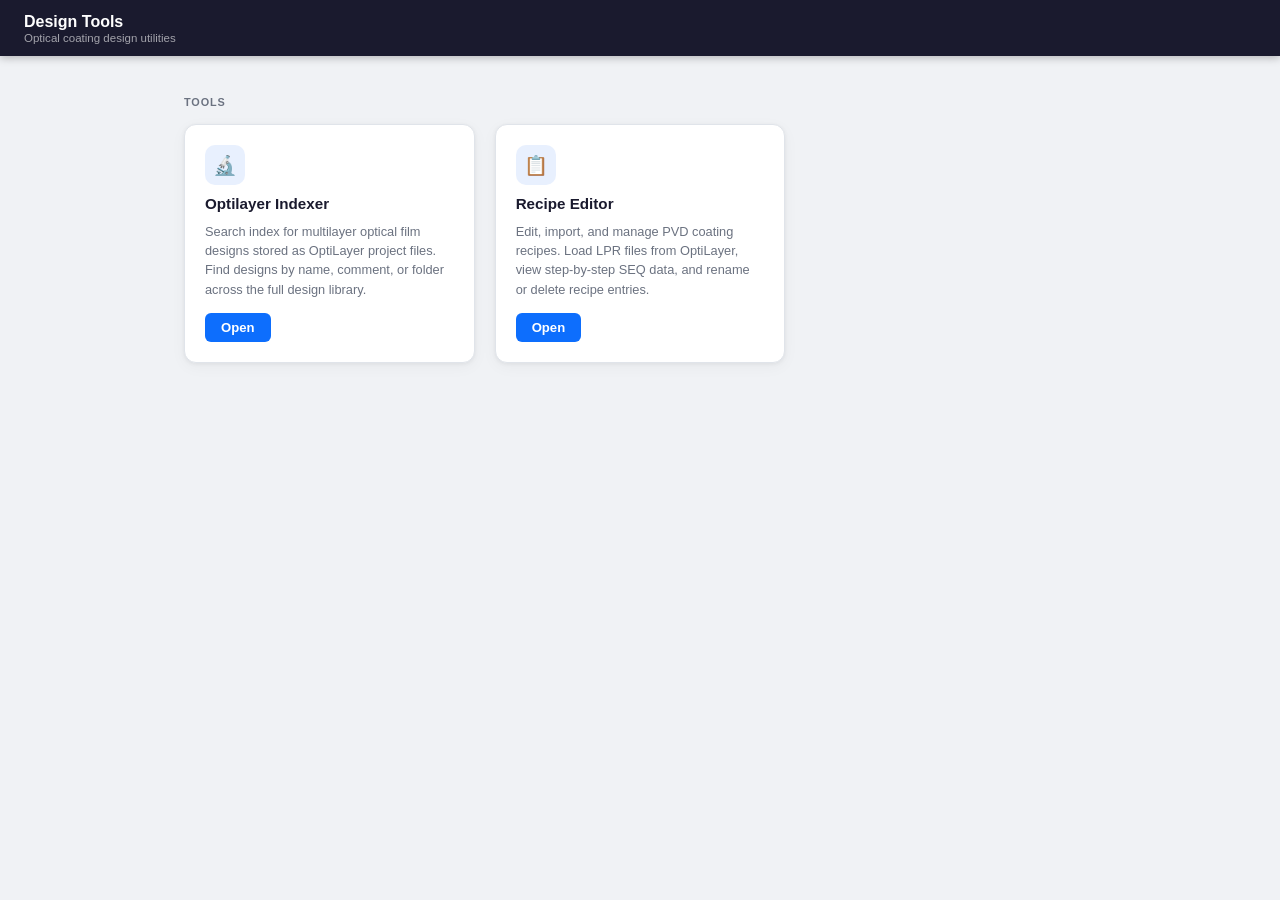
==== index.html @ feb3ec13 "Initial DesignTools repo — split from command-central monorepo Contains: OptiLayer Indexer (DESIGNA." ====
<!DOCTYPE html>
<html lang="en">
<head>
  <meta charset="UTF-8">
  <meta name="viewport" content="width=device-width, initial-scale=1.0">
  <title>Design Tools</title>
  <style>
    :root {
      --bg:     #f0f2f5;
      --card:   #ffffff;
      --border: #e0e4ea;
      --text:   #1a1a2e;
      --muted:  #6b7280;
      --nav:    #1a1a2e;
      --accent: #0d6efd;
    }

    *, *::before, *::after { box-sizing: border-box; margin: 0; padding: 0; }

    body {
      font-family: -apple-system, BlinkMacSystemFont, 'Segoe UI', Roboto, sans-serif;
      background: var(--bg);
      color: var(--text);
      min-height: 100vh;
      font-size: 14px;
    }

    header {
      background: var(--nav);
      color: #fff;
      padding: 0 24px;
      height: 56px;
      display: flex;
      align-items: center;
      box-shadow: 0 2px 8px rgba(0,0,0,.25);
      position: sticky;
      top: 0;
      z-index: 10;
    }

    header h1 { font-size: 1rem; font-weight: 700; }
    header p  { font-size: .72rem; opacity: .6; margin-top: 1px; }

    main {
      max-width: 960px;
      margin: 40px auto;
      padding: 0 24px;
    }

    .section-title {
      font-size: .68rem; font-weight: 700;
      text-transform: uppercase; letter-spacing: .08em;
      color: var(--muted); margin-bottom: 16px;
    }

    .card-grid {
      display: grid;
      grid-template-columns: repeat(auto-fill, minmax(280px, 1fr));
      gap: 20px;
    }

    .project-card {
      background: var(--card);
      border: 1px solid var(--border);
      border-radius: 12px;
      box-shadow: 0 1px 4px rgba(0,0,0,.06), 0 4px 16px rgba(0,0,0,.04);
      padding: 20px;
      display: flex;
      flex-direction: column;
      gap: 10px;
      transition: box-shadow .15s, border-color .15s;
    }

    .project-card:hover {
      box-shadow: 0 4px 12px rgba(0,0,0,.1), 0 8px 24px rgba(0,0,0,.07);
      border-color: #c8d0dc;
    }

    .card-icon {
      width: 40px; height: 40px;
      background: #e8f0fe;
      border-radius: 10px;
      display: flex; align-items: center; justify-content: center;
      font-size: 1.2rem;
    }

    .card-name {
      font-size: .95rem; font-weight: 700; color: var(--text);
    }

    .card-desc {
      font-size: .8rem; color: var(--muted); line-height: 1.5; flex: 1;
    }

    .btn-open {
      display: inline-block;
      background: var(--accent); color: #fff;
      text-decoration: none;
      padding: 7px 16px; border-radius: 6px;
      font-size: .82rem; font-weight: 600;
      transition: background .15s;
      align-self: flex-start;
      margin-top: 4px;
    }
    .btn-open:hover { background: #0b5ed7; }
  </style>
</head>

<body>
  <header>
    <div>
      <h1>Design Tools</h1>
      <p>Optical coating design utilities</p>
    </div>
  </header>

  <main>
    <div class="section-title">Tools</div>
    <div class="card-grid">

      <div class="project-card">
        <div class="card-icon">🔬</div>
        <div class="card-name">Optilayer Indexer</div>
        <div class="card-desc">
          Search index for multilayer optical film designs stored as
          OptiLayer project files. Find designs by name, comment, or
          folder across the full design library.
        </div>
        <a class="btn-open" href="/optilayer/">Open</a>
      </div>

      <div class="project-card">
        <div class="card-icon">📋</div>
        <div class="card-name">Recipe Editor</div>
        <div class="card-desc">
          Edit, import, and manage PVD coating recipes. Load LPR files
          from OptiLayer, view step-by-step SEQ data, and rename or
          delete recipe entries.
        </div>
        <a class="btn-open" href="/recipeeditor/">Open</a>
      </div>

    </div>
  </main>
</body>
</html>
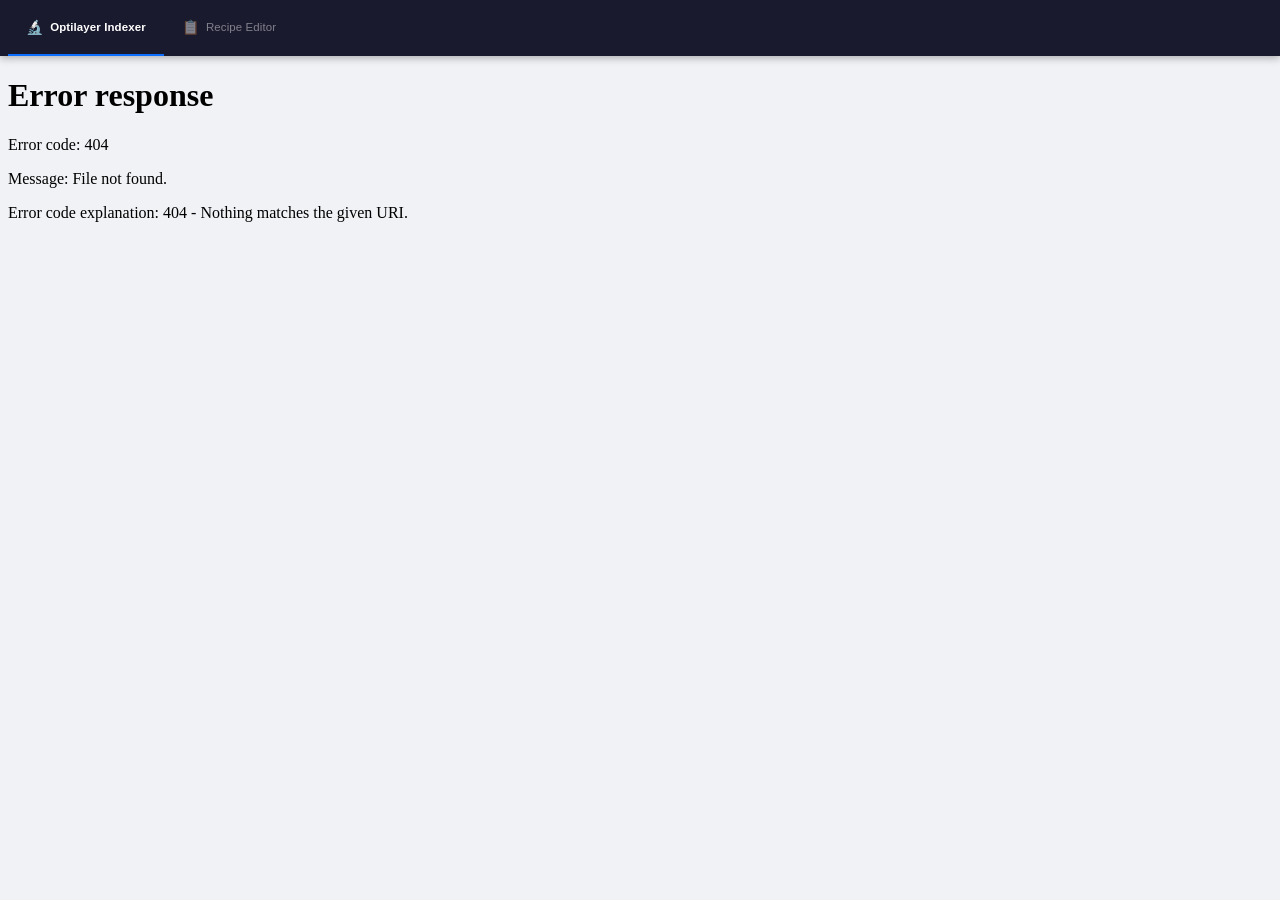
==== commit fb028d30: "Tabbed iframe shell, import settings UI, live/work service split - index.html: replace card landing " ====
--- a/index.html
+++ b/index.html
@@ -6,141 +6,152 @@
   <title>Design Tools</title>
   <style>
     :root {
-      --bg:     #f0f2f5;
-      --card:   #ffffff;
-      --border: #e0e4ea;
-      --text:   #1a1a2e;
-      --muted:  #6b7280;
       --nav:    #1a1a2e;
       --accent: #0d6efd;
+      --border: #e0e4ea;
+      --bg:     #f0f2f5;
+      --header-h: 56px;
     }
 
     *, *::before, *::after { box-sizing: border-box; margin: 0; padding: 0; }
 
-    body {
+    html, body {
+      height: 100%;
+      overflow: hidden;
       font-family: -apple-system, BlinkMacSystemFont, 'Segoe UI', Roboto, sans-serif;
-      background: var(--bg);
-      color: var(--text);
-      min-height: 100vh;
       font-size: 14px;
+      background: var(--nav);
     }
 
+    /* ── Header ──────────────────────────────────────────────────── */
     header {
+      height: var(--header-h);
       background: var(--nav);
       color: #fff;
-      padding: 0 24px;
-      height: 56px;
+      display: flex;
+      align-items: stretch;
+      padding: 0;
+      box-shadow: 0 2px 8px rgba(0,0,0,.3);
+      position: relative;
+      z-index: 10;
+      flex-shrink: 0;
+    }
+
+
+    /* ── Tab bar ─────────────────────────────────────────────────── */
+    .tab-bar {
+      display: flex;
+      align-items: stretch;
+      height: 100%;
+      padding-left: 8px;
+    }
+
+    .tab {
       display: flex;
       align-items: center;
-      box-shadow: 0 2px 8px rgba(0,0,0,.25);
-      position: sticky;
-      top: 0;
-      z-index: 10;
+      gap: 7px;
+      padding: 0 18px;
+      height: 100%;
+      cursor: pointer;
+      font-size: .82rem;
+      font-weight: 500;
+      color: rgba(255,255,255,.45);
+      background: none;
+      border: none;
+      border-bottom: 2px solid transparent;
+      transition: color .15s, border-color .15s, background .15s;
+      white-space: nowrap;
+      position: relative;
+      letter-spacing: .01em;
     }
 
-    header h1 { font-size: 1rem; font-weight: 700; }
-    header p  { font-size: .72rem; opacity: .6; margin-top: 1px; }
-
-    main {
-      max-width: 960px;
-      margin: 40px auto;
-      padding: 0 24px;
+    .tab:hover {
+      color: rgba(255,255,255,.8);
+      background: rgba(255,255,255,.05);
     }
 
-    .section-title {
-      font-size: .68rem; font-weight: 700;
-      text-transform: uppercase; letter-spacing: .08em;
-      color: var(--muted); margin-bottom: 16px;
+    .tab.active {
+      color: #fff;
+      border-bottom-color: var(--accent);
+      font-weight: 600;
     }
 
-    .card-grid {
-      display: grid;
-      grid-template-columns: repeat(auto-fill, minmax(280px, 1fr));
-      gap: 20px;
+    .tab-icon {
+      font-size: 1rem;
+      line-height: 1;
     }
 
-    .project-card {
-      background: var(--card);
-      border: 1px solid var(--border);
-      border-radius: 12px;
-      box-shadow: 0 1px 4px rgba(0,0,0,.06), 0 4px 16px rgba(0,0,0,.04);
-      padding: 20px;
-      display: flex;
-      flex-direction: column;
-      gap: 10px;
-      transition: box-shadow .15s, border-color .15s;
+    /* ── iframe wrapper ──────────────────────────────────────────── */
+    .frame-wrap {
+      height: calc(100vh - var(--header-h));
+      position: relative;
     }
 
-    .project-card:hover {
-      box-shadow: 0 4px 12px rgba(0,0,0,.1), 0 8px 24px rgba(0,0,0,.07);
-      border-color: #c8d0dc;
+    iframe {
+      display: block;
+      width: 100%;
+      height: 100%;
+      border: none;
+      background: var(--bg);
+    }
+  </style>
+</head>
+<body>
+
+  <header>
+    <nav class="tab-bar" role="tablist">
+      <button class="tab" id="tab-optilayer" role="tab" onclick="switchTab('optilayer')">
+        <span class="tab-icon">🔬</span>
+        Optilayer Indexer
+      </button>
+      <button class="tab" id="tab-recipeeditor" role="tab" onclick="switchTab('recipeeditor')">
+        <span class="tab-icon">📋</span>
+        Recipe Editor
+      </button>
+    </nav>
+  </header>
+
+  <div class="frame-wrap">
+    <iframe id="tool-frame" title="Tool"></iframe>
+  </div>
+
+  <script>
+    const TABS = {
+      optilayer:    { url: '/optilayer/',    label: 'Optilayer Indexer' },
+      recipeeditor: { url: '/recipeeditor/', label: 'Recipe Editor' },
+    };
+
+    function switchTab(id) {
+      if (!TABS[id]) return;
+
+      // Update hash (triggers hashchange but we guard re-entry)
+      if (location.hash !== '#' + id) {
+        history.replaceState(null, '', '#' + id);
+      }
+
+      // Update tab active states
+      document.querySelectorAll('.tab').forEach(btn => btn.classList.remove('active'));
+      document.getElementById('tab-' + id).classList.add('active');
+
+      // Load iframe
+      const frame = document.getElementById('tool-frame');
+      const target = TABS[id].url;
+      if (frame.src !== location.origin + target) {
+        frame.src = target;
+      }
+
+      document.title = TABS[id].label + ' — Design Tools';
     }
 
-    .card-icon {
-      width: 40px; height: 40px;
-      background: #e8f0fe;
-      border-radius: 10px;
-      display: flex; align-items: center; justify-content: center;
-      font-size: 1.2rem;
+    function resolveTab() {
+      const hash = location.hash.replace('#', '');
+      return TABS[hash] ? hash : 'optilayer';
     }
 
-    .card-name {
-      font-size: .95rem; font-weight: 700; color: var(--text);
-    }
+    window.addEventListener('hashchange', () => switchTab(resolveTab()));
 
-    .card-desc {
-      font-size: .8rem; color: var(--muted); line-height: 1.5; flex: 1;
-    }
-
-    .btn-open {
-      display: inline-block;
-      background: var(--accent); color: #fff;
-      text-decoration: none;
-      padding: 7px 16px; border-radius: 6px;
-      font-size: .82rem; font-weight: 600;
-      transition: background .15s;
-      align-self: flex-start;
-      margin-top: 4px;
-    }
-    .btn-open:hover { background: #0b5ed7; }
-  </style>
-</head>
-
-<body>
-  <header>
-    <div>
-      <h1>Design Tools</h1>
-      <p>Optical coating design utilities</p>
-    </div>
-  </header>
-
-  <main>
-    <div class="section-title">Tools</div>
-    <div class="card-grid">
-
-      <div class="project-card">
-        <div class="card-icon">🔬</div>
-        <div class="card-name">Optilayer Indexer</div>
-        <div class="card-desc">
-          Search index for multilayer optical film designs stored as
-          OptiLayer project files. Find designs by name, comment, or
-          folder across the full design library.
-        </div>
-        <a class="btn-open" href="/optilayer/">Open</a>
-      </div>
-
-      <div class="project-card">
-        <div class="card-icon">📋</div>
-        <div class="card-name">Recipe Editor</div>
-        <div class="card-desc">
-          Edit, import, and manage PVD coating recipes. Load LPR files
-          from OptiLayer, view step-by-step SEQ data, and rename or
-          delete recipe entries.
-        </div>
-        <a class="btn-open" href="/recipeeditor/">Open</a>
-      </div>
-
-    </div>
-  </main>
+    // Init
+    switchTab(resolveTab());
+  </script>
 </body>
 </html>
